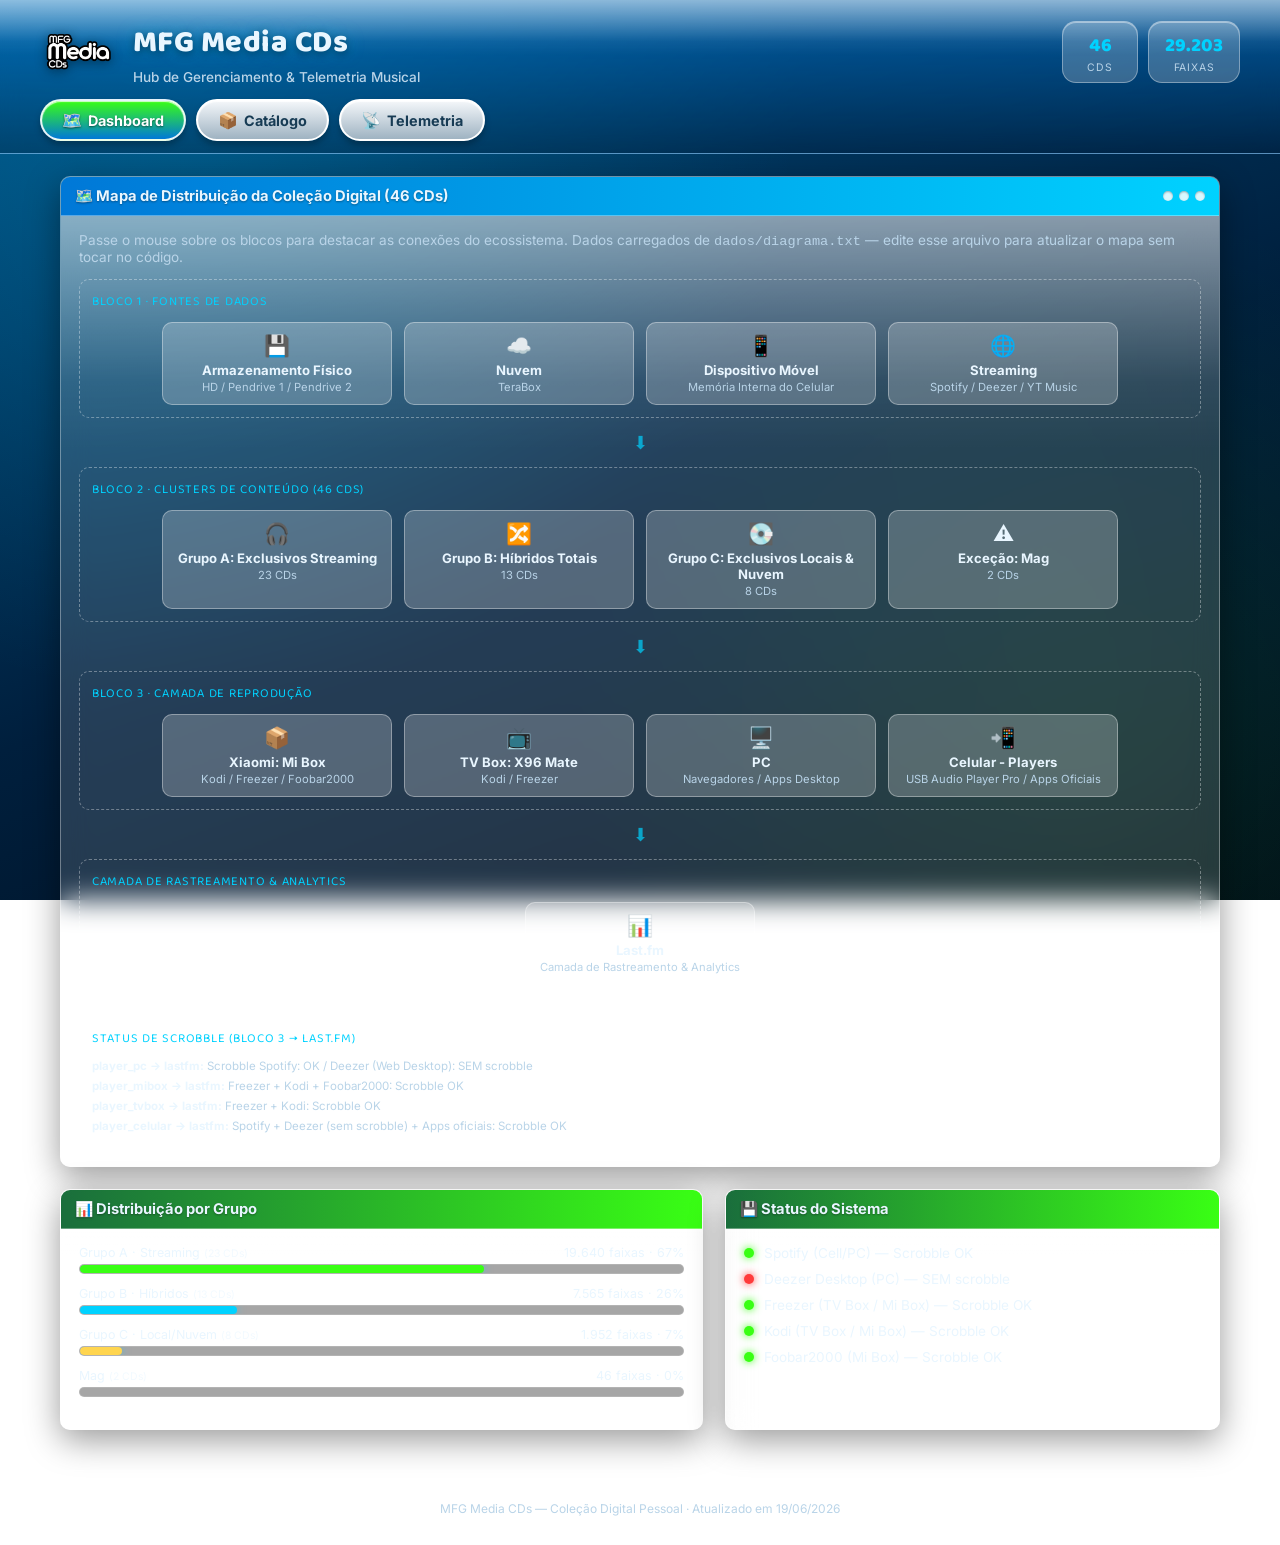
==== index.html @ 86fc1395 "Primeira versão do MFG Media CDs" ====
<!DOCTYPE html>
<html lang="pt-BR">
<head>
<meta charset="UTF-8">
<meta name="viewport" content="width=device-width, initial-scale=1.0">
<title>MFG Media CDs — Hub de Telemetria Musical</title>
<meta name="description" content="Coleção digital de 46 CDs / +29.000 faixas. Mapa de distribuição, catálogo completo e telemetria Last.fm ao vivo.">
<link rel="icon" href="assets/mfg_media_cds_logo.png">
<link rel="preconnect" href="https://fonts.googleapis.com">
<link href="https://fonts.googleapis.com/css2?family=Baloo+2:wght@500;600;700;800&family=Inter:wght@400;500;600;700&family=JetBrains+Mono:wght@400;500;600&display=swap" rel="stylesheet">
<link rel="stylesheet" href="style.css">
</head>
<body>

<div class="bg-bubbles" aria-hidden="true">
  <span></span><span></span><span></span><span></span><span></span><span></span><span></span>
</div>

<header id="main-header">
  <div class="header-shine"></div>
  <div class="header-container">
    <img src="assets/mfg_media_cds_logo.png" alt="MFG Media CDs" class="logo">
    <div class="header-text">
      <h1>MFG Media CDs</h1>
      <p class="tagline">Hub de Gerenciamento &amp; Telemetria Musical</p>
    </div>
    <div class="header-stats">
      <div class="stat-pill"><span class="stat-num">46</span><span class="stat-label">CDs</span></div>
      <div class="stat-pill"><span class="stat-num">29.203</span><span class="stat-label">faixas</span></div>
    </div>
  </div>
  <nav id="nav-tabs">
    <button class="tab-btn active" data-tab="dashboard"><span class="tab-icon">🗺️</span> Dashboard</button>
    <button class="tab-btn" data-tab="catalogo"><span class="tab-icon">📦</span> Catálogo</button>
    <button class="tab-btn" data-tab="telemetria"><span class="tab-icon">📡</span> Telemetria</button>
  </nav>
</header>

<main id="content-area">

  <!-- ===================== DASHBOARD ===================== -->
  <section id="tab-dashboard" class="tab-content active">

    <div class="window-box">
      <div class="window-header">
        <span class="window-title">🗺️ Mapa de Distribuição da Coleção Digital (46 CDs)</span>
        <span class="window-dots"><i></i><i></i><i></i></span>
      </div>
      <div class="window-body">
        <p class="window-sub">Passe o mouse sobre os blocos para destacar as conexões do ecossistema. Dados carregados de <code>dados/diagrama.txt</code> — edite esse arquivo para atualizar o mapa sem tocar no código.</p>
        <div id="diagram-container" aria-label="Diagrama interativo do ecossistema musical"></div>
      </div>
    </div>

    <div class="dash-grid">
      <div class="window-box small">
        <div class="window-header alt"><span class="window-title">📊 Distribuição por Grupo</span></div>
        <div class="window-body">
          <div id="grupo-breakdown"></div>
        </div>
      </div>
      <div class="window-box small">
        <div class="window-header alt"><span class="window-title">💾 Status do Sistema</span></div>
        <div class="window-body">
          <ul class="status-list">
            <li><span class="led green"></span> Spotify (Cell/PC) — Scrobble OK</li>
            <li><span class="led red"></span> Deezer Desktop (PC) — SEM scrobble</li>
            <li><span class="led green"></span> Freezer (TV Box / Mi Box) — Scrobble OK</li>
            <li><span class="led green"></span> Kodi (TV Box / Mi Box) — Scrobble OK</li>
            <li><span class="led green"></span> Foobar2000 (Mi Box) — Scrobble OK</li>
          </ul>
        </div>
      </div>
    </div>
  </section>

  <!-- ===================== CATÁLOGO ===================== -->
  <section id="tab-catalogo" class="tab-content">
    <div class="window-box">
      <div class="window-header">
        <span class="window-title">📦 Catálogo Completo — 46 CDs / 29.203 faixas</span>
        <span class="window-dots"><i></i><i></i><i></i></span>
      </div>
      <div class="window-body">
        <div class="catalog-toolbar">
          <input id="search-cd" type="text" placeholder="🔎 Buscar CD pelo nome..." autocomplete="off">
          <div class="filter-chips" id="filter-chips">
            <button class="chip active" data-filtro="TODOS">Todos (46)</button>
            <button class="chip" data-filtro="A">Grupo A · Streaming (23)</button>
            <button class="chip" data-filtro="B">Grupo B · Híbridos (13)</button>
            <button class="chip" data-filtro="C">Grupo C · Local/Nuvem (8)</button>
            <button class="chip" data-filtro="MAG">Mag (2)</button>
          </div>
        </div>
        <div id="catalog-grid" class="catalog-grid"></div>
      </div>
    </div>
  </section>

  <!-- ===================== TELEMETRIA ===================== -->
  <section id="tab-telemetria" class="tab-content">
    <div class="window-box player-skin">
      <div class="window-header">
        <span class="window-title">📡 Windows Media Player — Live Telemetry</span>
        <span class="window-dots"><i></i><i></i><i></i></span>
      </div>
      <div class="window-body">
        <p class="window-sub">Transmissão em tempo real do perfil <strong>MarcosMFFGG26</strong> via Last.fm API.</p>
        <div id="lastfm-now-playing" class="lastfm-box">
          <div class="loading-spin"></div>
          <p>A sincronizar transmissão de dados…</p>
        </div>
        <div class="lastfm-links">
          <a href="https://www.deezer.com/br/profile/1169213066" target="_blank" rel="noopener">Deezer</a>
          <a href="https://open.spotify.com/user/marcos.francaixax1" target="_blank" rel="noopener">Spotify</a>
          <a href="https://music.youtube.com/@marcosfranca1925" target="_blank" rel="noopener">YouTube Music</a>
          <a href="https://www.last.fm/user/MarcosMFFGG26" target="_blank" rel="noopener">Last.fm</a>
        </div>
      </div>
    </div>
  </section>

</main>

<footer id="main-footer">
  <p>MFG Media CDs — Coleção Digital Pessoal · Atualizado em 19/06/2026</p>
</footer>

<!-- ===================== MODAL DE FAIXAS ===================== -->
<div id="music-modal" class="modal" role="dialog" aria-modal="true" aria-labelledby="modal-title">
  <div class="modal-content window-box">
    <div class="window-header">
      <span id="modal-title" class="window-title">Faixas do CD</span>
      <button class="close-btn" onclick="fecharModal()" aria-label="Fechar">✕</button>
    </div>
    <div class="window-body">
      <div class="nero-progress-wrap">
        <div class="nero-progress-bar"><div class="nero-fill" id="nero-fill"></div></div>
        <span class="nero-label" id="nero-label">A gravar pista de dados...</span>
      </div>
      <input id="search-track" type="text" placeholder="🔎 Filtrar faixas deste CD..." autocomplete="off">
      <div id="tracklist-container"></div>
    </div>
  </div>
</div>

<script src="app.js"></script>
</body>
</html>
---- style.css ----
/* ==========================================================================
   MFG MEDIA CDs — Frutiger Aero / Windows Media Player / Nero Burning ROM
   / Revista Recreio / Click Jogos / Orkut / Jovem Pan 2012 aesthetic
   ========================================================================== */

:root {
  /* --- Paleta: aquático profundo + neon Y2K --- */
  --deep-navy: #001f3d;
  --ocean-blue: #005187;
  --aero-blue: #0078d7;
  --aero-cyan: #00d2ff;
  --neon-green: #39ff14;
  --neon-red: #ff3b3b;
  --glass-bg: rgba(255, 255, 255, 0.14);
  --glass-bg-strong: rgba(255, 255, 255, 0.22);
  --glass-border: rgba(255, 255, 255, 0.35);
  --glossy-shine: linear-gradient(to bottom, rgba(255,255,255,0.55) 0%, rgba(255,255,255,0.05) 45%, rgba(255,255,255,0) 60%);
  --gel-silver-top: #f4f7fa;
  --gel-silver-bot: #9fb3c2;
  --text-ink: #e9f6ff;
  --text-dim: #b9d4e8;

  --font-display: 'Baloo 2', 'Comic Sans MS', sans-serif;
  --font-body: 'Inter', 'Segoe UI', Tahoma, Geneva, Verdana, sans-serif;
  --font-mono: 'JetBrains Mono', Consolas, monospace;
}

* { box-sizing: border-box; }

html { scroll-behavior: smooth; }

body {
  margin: 0;
  min-height: 100vh;
  font-family: var(--font-body);
  color: var(--text-ink);
  background:
    radial-gradient(circle at 15% 10%, rgba(0,210,255,0.18) 0%, transparent 45%),
    radial-gradient(circle at 85% 80%, rgba(57,255,20,0.08) 0%, transparent 40%),
    linear-gradient(160deg, var(--ocean-blue) 0%, var(--deep-navy) 55%, #000d1a 100%);
  background-attachment: fixed;
  overflow-x: hidden;
  position: relative;
}

/* ---------- Bolhas de fundo (assinatura Frutiger Aero) ---------- */
.bg-bubbles {
  position: fixed; inset: 0; overflow: hidden; z-index: 0; pointer-events: none;
}
.bg-bubbles span {
  position: absolute;
  bottom: -120px;
  display: block;
  border-radius: 50%;
  background: radial-gradient(circle at 30% 30%, rgba(255,255,255,0.55), rgba(0,210,255,0.05) 70%);
  opacity: 0.5;
  animation: rise linear infinite;
}
.bg-bubbles span:nth-child(1){ left:5%;  width:40px; height:40px; animation-duration:18s; animation-delay:0s;}
.bg-bubbles span:nth-child(2){ left:18%; width:18px; height:18px; animation-duration:12s; animation-delay:2s;}
.bg-bubbles span:nth-child(3){ left:33%; width:60px; height:60px; animation-duration:24s; animation-delay:4s;}
.bg-bubbles span:nth-child(4){ left:50%; width:25px; height:25px; animation-duration:15s; animation-delay:1s;}
.bg-bubbles span:nth-child(5){ left:66%; width:45px; height:45px; animation-duration:20s; animation-delay:6s;}
.bg-bubbles span:nth-child(6){ left:80%; width:15px; height:15px; animation-duration:10s; animation-delay:3s;}
.bg-bubbles span:nth-child(7){ left:92%; width:55px; height:55px; animation-duration:22s; animation-delay:5s;}
@keyframes rise {
  0%   { transform: translateY(0) translateX(0); opacity:0.5; }
  50%  { transform: translateY(-55vh) translateX(15px); opacity:0.35;}
  100% { transform: translateY(-115vh) translateX(-10px); opacity:0; }
}
@media (prefers-reduced-motion: reduce) {
  .bg-bubbles span { animation: none; display:none; }
}

/* ============================== HEADER ============================== */
#main-header {
  position: relative;
  z-index: 2;
  background: linear-gradient(180deg, rgba(0,120,215,0.55), rgba(0,31,61,0.35));
  backdrop-filter: blur(10px);
  border-bottom: 1px solid var(--glass-border);
  padding: 18px 24px 0;
}
.header-shine {
  position: absolute; top:0; left:0; right:0; height: 60%;
  background: var(--glossy-shine);
  pointer-events: none;
}
.header-container {
  position: relative;
  max-width: 1200px; margin: 0 auto;
  display: flex; align-items: center; gap: 18px; flex-wrap: wrap;
  padding-bottom: 14px;
}
.logo { height: 56px; width: auto; filter: drop-shadow(0 2px 6px rgba(0,0,0,0.4)); }
.header-text { flex: 1; min-width: 200px; }
.header-text h1 {
  font-family: var(--font-display);
  font-size: 1.9rem; font-weight: 800; margin: 0;
  letter-spacing: 0.5px;
  text-shadow: 0 2px 8px rgba(0,0,0,0.45), 0 0 18px rgba(0,210,255,0.35);
}
.tagline { margin: 2px 0 0; color: var(--text-dim); font-size: 0.85rem; font-weight: 500; }
.header-stats { display: flex; gap: 10px; }
.stat-pill {
  background: var(--glass-bg-strong);
  border: 1px solid var(--glass-border);
  border-radius: 14px;
  padding: 8px 16px;
  text-align: center;
  min-width: 76px;
  box-shadow: inset 0 1px 0 rgba(255,255,255,0.4);
}
.stat-num { display: block; font-family: var(--font-display); font-weight: 800; font-size: 1.2rem; color: var(--aero-cyan); }
.stat-label { display: block; font-size: 0.65rem; text-transform: uppercase; letter-spacing: 0.08em; color: var(--text-dim); }

/* ---------- Abas tipo Recreio / Click Jogos (gel 3D) ---------- */
#nav-tabs {
  position: relative;
  max-width: 1200px; margin: 0 auto;
  display: flex; gap: 10px; padding: 0 0 12px;
  flex-wrap: wrap;
}
.tab-btn {
  font-family: var(--font-body);
  background: linear-gradient(to bottom, var(--gel-silver-top) 0%, var(--gel-silver-bot) 100%);
  border: 2px solid #ffffff;
  border-radius: 22px;
  color: #173b54;
  padding: 9px 20px;
  cursor: pointer;
  font-weight: 700;
  font-size: 0.9rem;
  box-shadow: 0 4px 6px rgba(0,0,0,0.25), inset 0 1px 1px rgba(255,255,255,0.8);
  transition: transform 0.18s ease, box-shadow 0.18s ease, background 0.18s ease;
  display: flex; align-items: center; gap: 6px;
}
.tab-icon { font-size: 1rem; }
.tab-btn:hover {
  transform: translateY(-2px) scale(1.04);
  background: linear-gradient(to bottom, #ffffff 0%, var(--aero-cyan) 100%);
  box-shadow: 0 6px 14px rgba(0,210,255,0.45);
}
.tab-btn.active {
  background: linear-gradient(to bottom, var(--neon-green) 0%, var(--aero-blue) 100%);
  color: #fff;
  text-shadow: 0 1px 2px rgba(0,0,0,0.5);
  border-color: rgba(255,255,255,0.9);
}

/* ============================== MAIN / WINDOWS ============================== */
#content-area { position: relative; z-index: 1; max-width: 1200px; margin: 0 auto; padding: 22px 20px 40px; }
.tab-content { display: none; animation: fadeIn 0.35s ease; }
.tab-content.active { display: block; }
@keyframes fadeIn { from { opacity:0; transform: translateY(6px);} to {opacity:1; transform:none;} }

/* ---------- "Janelas" estilo WMP / Nero ---------- */
.window-box {
  background: var(--glass-bg);
  backdrop-filter: blur(14px);
  -webkit-backdrop-filter: blur(14px);
  border: 1px solid var(--glass-border);
  border-radius: 10px;
  box-shadow: 0 10px 34px rgba(0,0,0,0.4);
  margin-bottom: 22px;
  position: relative;
  overflow: hidden;
}
.window-box::before {
  content: ''; position: absolute; top:0; left:0; right:0; height: 46%;
  background: var(--glossy-shine); pointer-events: none;
}
.window-header {
  position: relative;
  background: linear-gradient(90deg, var(--aero-blue), var(--aero-cyan));
  padding: 10px 14px;
  font-weight: 700;
  font-size: 0.92rem;
  border-bottom: 1px solid var(--glass-border);
  display: flex; justify-content: space-between; align-items: center;
  text-shadow: 0 1px 2px rgba(0,0,0,0.35);
}
.window-header.alt { background: linear-gradient(90deg, #1a6e3c, var(--neon-green)); }
.window-title { display:flex; align-items:center; gap:6px; }
.window-dots { display: flex; gap: 6px; }
.window-dots i {
  width: 10px; height: 10px; border-radius: 50%;
  background: rgba(255,255,255,0.85);
  box-shadow: inset 0 1px 2px rgba(0,0,0,0.3);
  display:block;
}
.window-body { padding: 16px 18px 20px; position: relative; }
.window-sub { color: var(--text-dim); font-size: 0.85rem; margin: 0 0 14px; }
.window-box.small { margin-bottom: 0; }

.dash-grid {
  display: grid;
  grid-template-columns: 1.3fr 1fr;
  gap: 22px;
}
@media (max-width: 760px) { .dash-grid { grid-template-columns: 1fr; } }

.status-list { list-style: none; margin: 0; padding: 0; display: flex; flex-direction: column; gap: 10px; font-size: 0.85rem; }
.status-list li { display: flex; align-items: center; gap: 10px; }
.led { width: 10px; height: 10px; border-radius: 50%; flex-shrink: 0; box-shadow: 0 0 8px currentColor; }
.led.green { background: var(--neon-green); color: var(--neon-green); }
.led.red { background: var(--neon-red); color: var(--neon-red); }

/* ============================== DIAGRAMA ============================== */
#diagram-container { display: flex; flex-direction: column; gap: 18px; }
.diagram-block {
  border: 1px dashed var(--glass-border);
  border-radius: 10px;
  padding: 12px;
}
.diagram-block-label {
  font-family: var(--font-display);
  font-size: 0.78rem;
  text-transform: uppercase;
  letter-spacing: 0.06em;
  color: var(--aero-cyan);
  margin: 0 0 10px;
}
.diagram-row { display: flex; gap: 12px; flex-wrap: wrap; justify-content: center; }
.diagram-node {
  flex: 1 1 150px;
  min-width: 130px;
  max-width: 230px;
  background: var(--glass-bg-strong);
  border: 1px solid var(--glass-border);
  border-radius: 10px;
  padding: 10px 12px;
  text-align: center;
  cursor: default;
  transition: transform 0.2s, box-shadow 0.2s, border-color 0.2s;
}
.diagram-node .dn-icon { font-size: 1.3rem; display:block; margin-bottom:4px; }
.diagram-node .dn-title { font-weight: 700; font-size: 0.82rem; display:block; }
.diagram-node .dn-sub { font-size: 0.7rem; color: var(--text-dim); display:block; margin-top: 2px; }
.diagram-node.hl {
  transform: translateY(-3px) scale(1.03);
  border-color: var(--aero-cyan);
  box-shadow: 0 0 18px rgba(0,210,255,0.55);
  background: rgba(0,210,255,0.18);
}
.diagram-node.dim { opacity: 0.35; }
.diagram-arrow-row { text-align:center; font-size: 1.1rem; color: var(--aero-cyan); opacity:0.7; margin: -4px 0; }
.edge-label-list { display:flex; flex-direction:column; gap:6px; margin-top: 8px; font-size: 0.72rem; color: var(--text-dim); }
.edge-label-list b { color: var(--text-ink); }

/* ============================== GRUPO BREAKDOWN ============================== */
.grupo-bar-row { margin-bottom: 12px; }
.grupo-bar-head { display: flex; justify-content: space-between; font-size: 0.78rem; margin-bottom: 4px; }
.grupo-bar-track { height: 10px; border-radius: 6px; background: rgba(0,0,0,0.35); overflow: hidden; border: 1px solid rgba(255,255,255,0.15); }
.grupo-bar-fill { height: 100%; border-radius: 6px; background: linear-gradient(90deg, var(--aero-blue), var(--aero-cyan)); box-shadow: 0 0 8px rgba(0,210,255,0.5); }

/* ============================== CATÁLOGO ============================== */
.catalog-toolbar { display: flex; flex-direction: column; gap: 12px; margin-bottom: 18px; }
#search-cd {
  width: 100%;
  background: rgba(0,0,0,0.3);
  border: 1px solid var(--glass-border);
  border-radius: 20px;
  padding: 10px 16px;
  color: var(--text-ink);
  font-family: var(--font-body);
  font-size: 0.9rem;
}
#search-cd::placeholder { color: var(--text-dim); }
#search-cd:focus { outline: 2px solid var(--aero-cyan); }

.filter-chips { display: flex; gap: 8px; flex-wrap: wrap; }
.chip {
  font-family: var(--font-body);
  background: rgba(255,255,255,0.1);
  border: 1px solid var(--glass-border);
  border-radius: 16px;
  color: var(--text-ink);
  padding: 6px 14px;
  font-size: 0.76rem;
  font-weight: 600;
  cursor: pointer;
  transition: all 0.2s;
}
.chip:hover { background: rgba(0,210,255,0.25); }
.chip.active { background: linear-gradient(90deg, var(--aero-blue), var(--aero-cyan)); border-color: transparent; box-shadow: 0 0 10px rgba(0,210,255,0.5); }

.catalog-grid {
  display: grid;
  grid-template-columns: repeat(auto-fill, minmax(160px, 1fr));
  gap: 18px;
}
.cd-card { cursor: pointer; perspective: 900px; outline-offset: 3px; }
.cd-case {
  position: relative;
  background: rgba(255,255,255,0.08);
  border: 2px solid rgba(255,255,255,0.35);
  border-radius: 6px;
  min-height: 142px;
  display: flex;
  box-shadow: 4px 6px 14px rgba(0,0,0,0.45), inset 0 1px 0 rgba(255,255,255,0.3);
  transition: transform 0.3s ease, border-color 0.3s ease, box-shadow 0.3s ease;
  overflow: hidden;
}
.cd-case::before {
  content:''; position:absolute; top:0; left:0; right:0; height:50%;
  background: var(--glossy-shine); pointer-events:none;
}
.cd-case:hover, .cd-card:focus-visible .cd-case {
  transform: rotateY(10deg) translateY(-4px) scale(1.035);
  border-color: var(--aero-cyan);
  box-shadow: 0 10px 24px rgba(0,210,255,0.45);
}
.cd-spine { width: 10px; background: rgba(255,255,255,0.18); border-right: 1px solid rgba(255,255,255,0.3); flex-shrink:0; }
.cd-cover {
  flex: 1; display: flex; flex-direction: column; justify-content: center; align-items: center;
  padding: 12px 8px; text-align: center; gap: 4px;
}
.cd-emoji { font-size: 1.8rem; }
.cd-cover h3 { margin: 0; font-size: 0.82rem; font-weight: 700; line-height: 1.25; word-break: break-word; }
.cd-group-badge {
  font-size: 0.6rem; font-weight: 700; letter-spacing: 0.04em;
  padding: 2px 8px; border-radius: 10px; text-transform: uppercase;
}
.cd-group-badge.A { background: rgba(57,255,20,0.22); color: var(--neon-green); }
.cd-group-badge.B { background: rgba(0,210,255,0.22); color: var(--aero-cyan); }
.cd-group-badge.C { background: rgba(255,193,7,0.22); color: #ffd54f; }
.cd-group-badge.MAG { background: rgba(255,59,59,0.22); color: var(--neon-red); }
.cd-track-count { font-size: 0.65rem; color: var(--text-dim); font-family: var(--font-mono); }
.catalog-empty { text-align:center; padding: 30px; color: var(--text-dim); font-size: 0.9rem; }

/* ============================== TELEMETRIA ============================== */
.lastfm-box {
  background: rgba(0,0,0,0.35);
  border-radius: 10px;
  padding: 24px;
  text-align: center;
  min-height: 120px;
  display: flex; flex-direction: column; align-items: center; justify-content: center; gap: 8px;
}
.loading-spin {
  width: 26px; height: 26px; border-radius: 50%;
  border: 3px solid rgba(255,255,255,0.25);
  border-top-color: var(--aero-cyan);
  animation: spin 0.9s linear infinite;
}
@keyframes spin { to { transform: rotate(360deg); } }
.player-display { display: flex; flex-direction: column; gap: 4px; }
.status-badge { font-family: var(--font-mono); font-size: 0.72rem; letter-spacing: 0.05em; color: var(--neon-green); }
.player-display h2.neon-text {
  font-family: var(--font-display); margin: 4px 0 0; font-size: 1.3rem;
  color: #fff; text-shadow: 0 0 12px var(--aero-cyan), 0 0 2px #fff;
}
.player-display h3 { margin: 2px 0 0; font-size: 0.95rem; color: var(--text-dim); font-weight: 500; }
.player-display p { margin: 6px 0 0; font-size: 0.8rem; color: var(--text-dim); }
.lastfm-links { display: flex; gap: 10px; flex-wrap: wrap; margin-top: 16px; }
.lastfm-links a {
  color: var(--aero-cyan); text-decoration: none; font-size: 0.8rem; font-weight: 600;
  border: 1px solid var(--glass-border); border-radius: 14px; padding: 6px 14px;
  transition: background 0.2s;
}
.lastfm-links a:hover { background: rgba(0,210,255,0.2); }

/* ============================== MODAL / NERO PROGRESS ============================== */
.modal {
  display: none;
  position: fixed; inset: 0; z-index: 100;
  background: rgba(0, 15, 30, 0.78);
  backdrop-filter: blur(4px);
  align-items: center; justify-content: center;
  padding: 16px;
}
.modal.open { display: flex; }
.modal-content { width: min(640px, 100%); max-height: 84vh; display: flex; flex-direction: column; margin: 0; }
.modal-content .window-body { display: flex; flex-direction: column; flex: 1; min-height: 0; padding: 14px 16px 16px; }
.close-btn {
  background: rgba(255,255,255,0.18); border: 1px solid rgba(255,255,255,0.4);
  color: #fff; border-radius: 50%; width: 26px; height: 26px; cursor: pointer; font-size: 0.85rem;
  display:flex; align-items:center; justify-content:center;
}
.close-btn:hover { background: var(--neon-red); }

.nero-progress-wrap { margin-bottom: 12px; }
.nero-progress-bar {
  height: 14px; border-radius: 7px; background: rgba(0,0,0,0.4);
  border: 1px solid rgba(255,255,255,0.25); overflow: hidden;
}
.nero-fill {
  height: 100%; width: 0%;
  background: repeating-linear-gradient(45deg, var(--aero-blue) 0 8px, var(--aero-cyan) 8px 16px);
  transition: width 0.25s ease;
  box-shadow: 0 0 10px rgba(0,210,255,0.6);
}
.nero-fill.done { background: repeating-linear-gradient(45deg, #1a6e3c 0 8px, var(--neon-green) 8px 16px); }
.nero-label { display:block; margin-top: 4px; font-family: var(--font-mono); font-size: 0.68rem; color: var(--text-dim); }

#search-track {
  width: 100%; margin-bottom: 10px;
  background: rgba(0,0,0,0.3); border: 1px solid var(--glass-border); border-radius: 16px;
  padding: 8px 14px; color: var(--text-ink); font-family: var(--font-body); font-size: 0.85rem;
}
#search-track::placeholder { color: var(--text-dim); }

#tracklist-container {
  flex: 1; min-height: 0;
  overflow-y: auto;
  padding: 6px 4px;
  background: rgba(0,0,0,0.45);
  border-radius: 6px;
  font-family: var(--font-mono);
  contain-intrinsic-size: auto 400px;
}
.track-line {
  display: flex; gap: 8px; align-items: baseline;
  padding: 5px 10px;
  font-size: 0.78rem;
  border-bottom: 1px solid rgba(255,255,255,0.05);
}
.track-line:nth-child(odd) { background: rgba(255,255,255,0.03); }
.track-line:hover { background: rgba(0,210,255,0.12); }
.track-num { color: var(--aero-cyan); min-width: 2.4em; text-align: right; flex-shrink: 0; opacity: 0.75; }
.track-name { flex: 1; word-break: break-word; }
.track-ext {
  font-size: 0.62rem; padding: 1px 6px; border-radius: 8px;
  background: rgba(57,255,20,0.18); color: var(--neon-green);
  text-transform: uppercase; flex-shrink: 0; letter-spacing: 0.04em;
}

/* ============================== FOOTER ============================== */
#main-footer {
  position: relative; z-index: 1;
  text-align: center; padding: 18px;
  color: var(--text-dim); font-size: 0.75rem;
  border-top: 1px solid var(--glass-border);
}

/* ============================== RESPONSIVO ============================== */
@media (max-width: 600px) {
  .header-container { gap: 10px; }
  .header-text h1 { font-size: 1.4rem; }
  .header-stats { width: 100%; justify-content: space-between; }
  .stat-pill { flex:1; }
  .diagram-row { flex-direction: column; align-items: stretch; }
  .diagram-node { max-width: none; }
}

/* Foco visível para acessibilidade */
a:focus-visible, button:focus-visible, input:focus-visible, .cd-card:focus-visible {
  outline: 2px solid var(--aero-cyan);
}
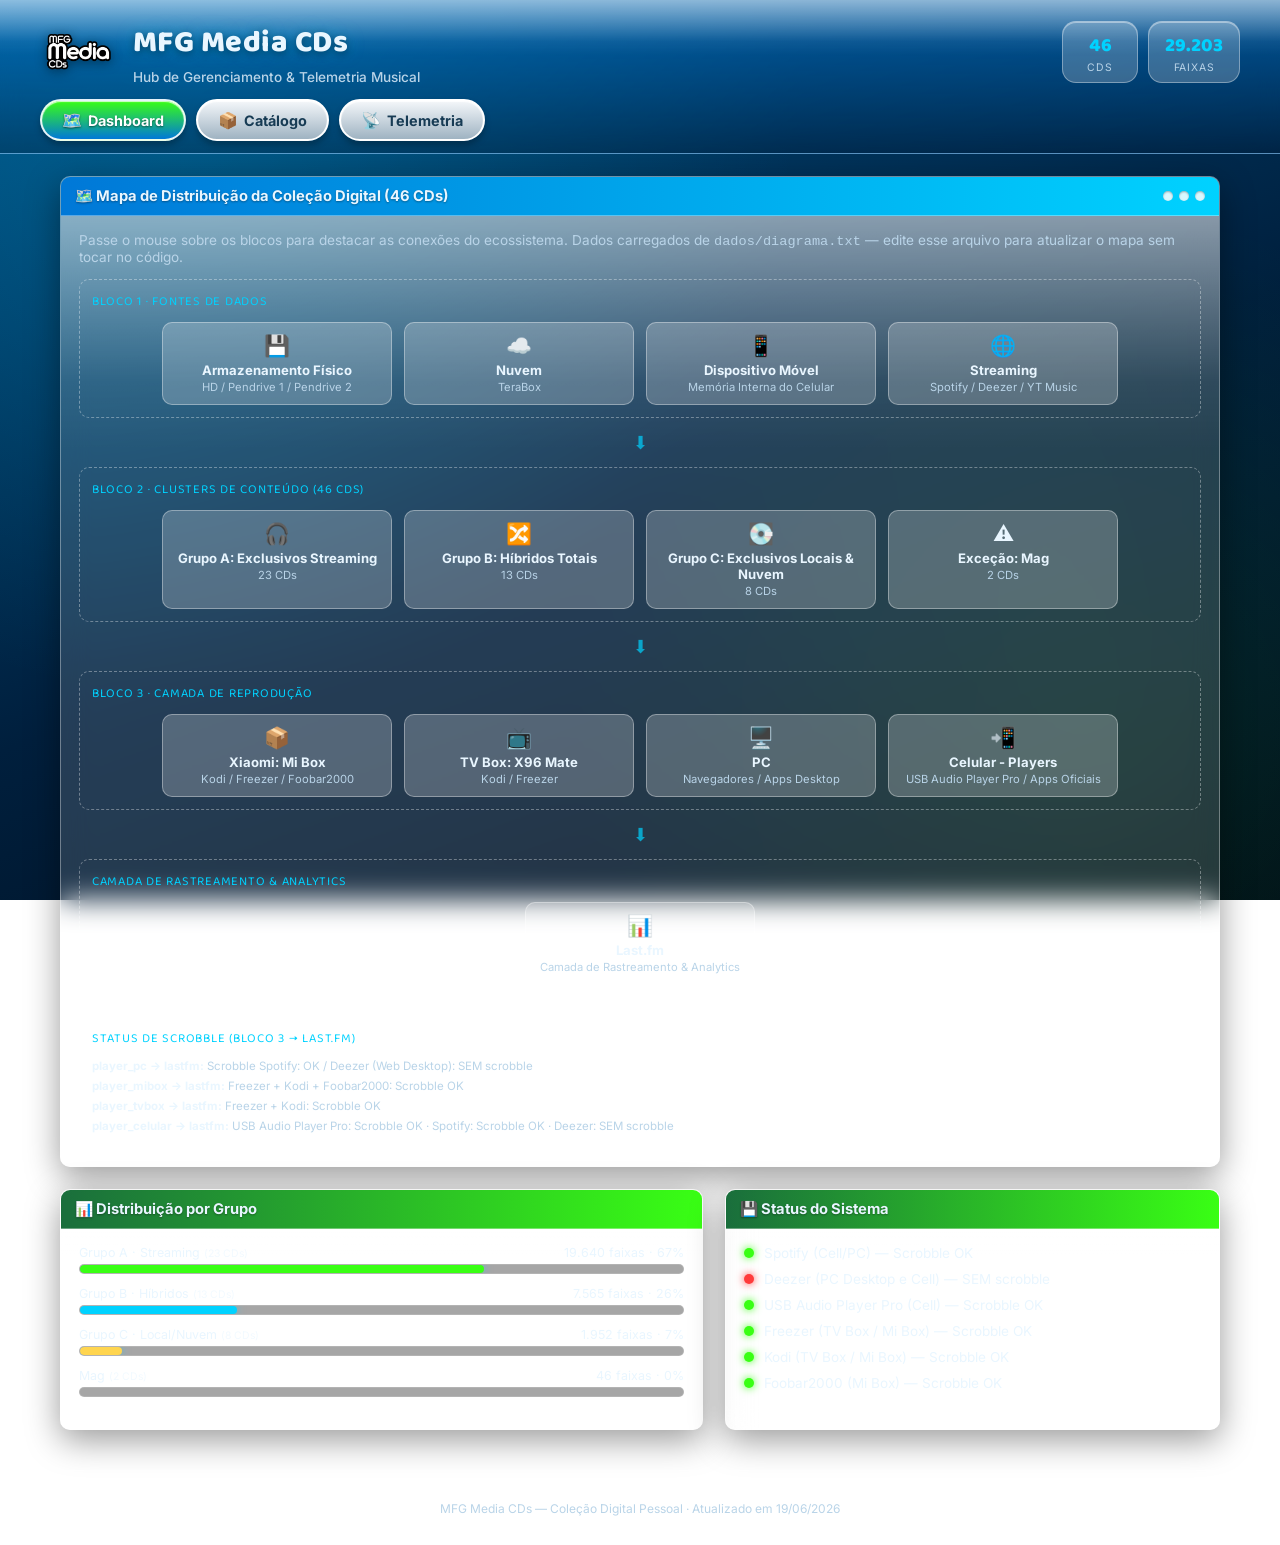
==== commit c66a3279: "v2: microcaixinhas de CD, capas e descricoes" ====
--- a/index.html
+++ b/index.html
@@ -64,7 +64,8 @@
         <div class="window-body">
           <ul class="status-list">
             <li><span class="led green"></span> Spotify (Cell/PC) — Scrobble OK</li>
-            <li><span class="led red"></span> Deezer Desktop (PC) — SEM scrobble</li>
+            <li><span class="led red"></span> Deezer (PC Desktop e Cell) — SEM scrobble</li>
+            <li><span class="led green"></span> USB Audio Player Pro (Cell) — Scrobble OK</li>
             <li><span class="led green"></span> Freezer (TV Box / Mi Box) — Scrobble OK</li>
             <li><span class="led green"></span> Kodi (TV Box / Mi Box) — Scrobble OK</li>
             <li><span class="led green"></span> Foobar2000 (Mi Box) — Scrobble OK</li>
@@ -134,6 +135,7 @@
       <button class="close-btn" onclick="fecharModal()" aria-label="Fechar">✕</button>
     </div>
     <div class="window-body">
+      <div id="cd-desc-panel" class="cd-desc-panel" style="display:none;"></div>
       <div class="nero-progress-wrap">
         <div class="nero-progress-bar"><div class="nero-fill" id="nero-fill"></div></div>
         <span class="nero-label" id="nero-label">A gravar pista de dados...</span>
--- a/style.css
+++ b/style.css
@@ -314,9 +314,42 @@
 .cd-spine { width: 10px; background: rgba(255,255,255,0.18); border-right: 1px solid rgba(255,255,255,0.3); flex-shrink:0; }
 .cd-cover {
   flex: 1; display: flex; flex-direction: column; justify-content: center; align-items: center;
-  padding: 12px 8px; text-align: center; gap: 4px;
-}
-.cd-emoji { font-size: 1.8rem; }
+  padding: 12px 8px; text-align: center; gap: 6px;
+}
+/* ---------- Micro-miniatura de CD: caixinha acrílica skeuomórfica (24x24) ---------- */
+.cd-mini-case {
+  position: relative;
+  width: 24px;
+  height: 24px;
+  border-radius: 3px;
+  border: 1px solid rgba(255, 255, 255, 0.25);
+  background-color: rgba(255, 255, 255, 0.08);
+  background-size: cover;
+  background-position: center;
+  box-shadow:
+    1px 2px 3px rgba(0, 0, 0, 0.55),
+    inset 0 0 0 1px rgba(0, 0, 0, 0.2);
+  overflow: hidden;
+  flex-shrink: 0;
+}
+/* lombada/borda fosca plástica, lateral esquerda */
+.cd-mini-case::before {
+  content: '';
+  position: absolute;
+  top: 0; left: 0; bottom: 0;
+  width: 3px;
+  background: rgba(255, 255, 255, 0.45);
+  filter: blur(0.5px);
+  box-shadow: 1px 0 1px rgba(0, 0, 0, 0.25);
+}
+/* reflexo glossy diagonal */
+.cd-mini-case::after {
+  content: '';
+  position: absolute;
+  inset: 0;
+  background: linear-gradient(135deg, rgba(255,255,255,0.35) 0%, rgba(255,255,255,0) 60%);
+  pointer-events: none;
+}
 .cd-cover h3 { margin: 0; font-size: 0.82rem; font-weight: 700; line-height: 1.25; word-break: break-word; }
 .cd-group-badge {
   font-size: 0.6rem; font-weight: 700; letter-spacing: 0.04em;
@@ -327,6 +360,7 @@
 .cd-group-badge.C { background: rgba(255,193,7,0.22); color: #ffd54f; }
 .cd-group-badge.MAG { background: rgba(255,59,59,0.22); color: var(--neon-red); }
 .cd-track-count { font-size: 0.65rem; color: var(--text-dim); font-family: var(--font-mono); }
+.cd-aka { font-size: 0.62rem; color: var(--text-dim); font-style: italic; opacity: 0.85; line-height: 1.2; }
 .catalog-empty { text-align:center; padding: 30px; color: var(--text-dim); font-size: 0.9rem; }
 
 /* ============================== TELEMETRIA ============================== */
@@ -394,6 +428,25 @@
 .nero-fill.done { background: repeating-linear-gradient(45deg, #1a6e3c 0 8px, var(--neon-green) 8px 16px); }
 .nero-label { display:block; margin-top: 4px; font-family: var(--font-mono); font-size: 0.68rem; color: var(--text-dim); }
 
+.cd-desc-panel {
+  display: flex;
+  gap: 12px;
+  align-items: flex-start;
+  background: rgba(0,0,0,0.3);
+  border: 1px solid var(--glass-border);
+  border-radius: 8px;
+  padding: 10px 12px;
+  margin-bottom: 12px;
+}
+.cd-desc-cover {
+  width: 56px; height: 56px; border-radius: 6px; flex-shrink: 0;
+  background-size: cover; background-position: center;
+  border: 1px solid rgba(255,255,255,0.3);
+  box-shadow: 2px 3px 8px rgba(0,0,0,0.5);
+}
+.cd-desc-text { font-size: 0.8rem; color: var(--text-dim); line-height: 1.45; }
+.cd-desc-text strong { color: var(--text-ink); }
+
 #search-track {
   width: 100%; margin-bottom: 10px;
   background: rgba(0,0,0,0.3); border: 1px solid var(--glass-border); border-radius: 16px;
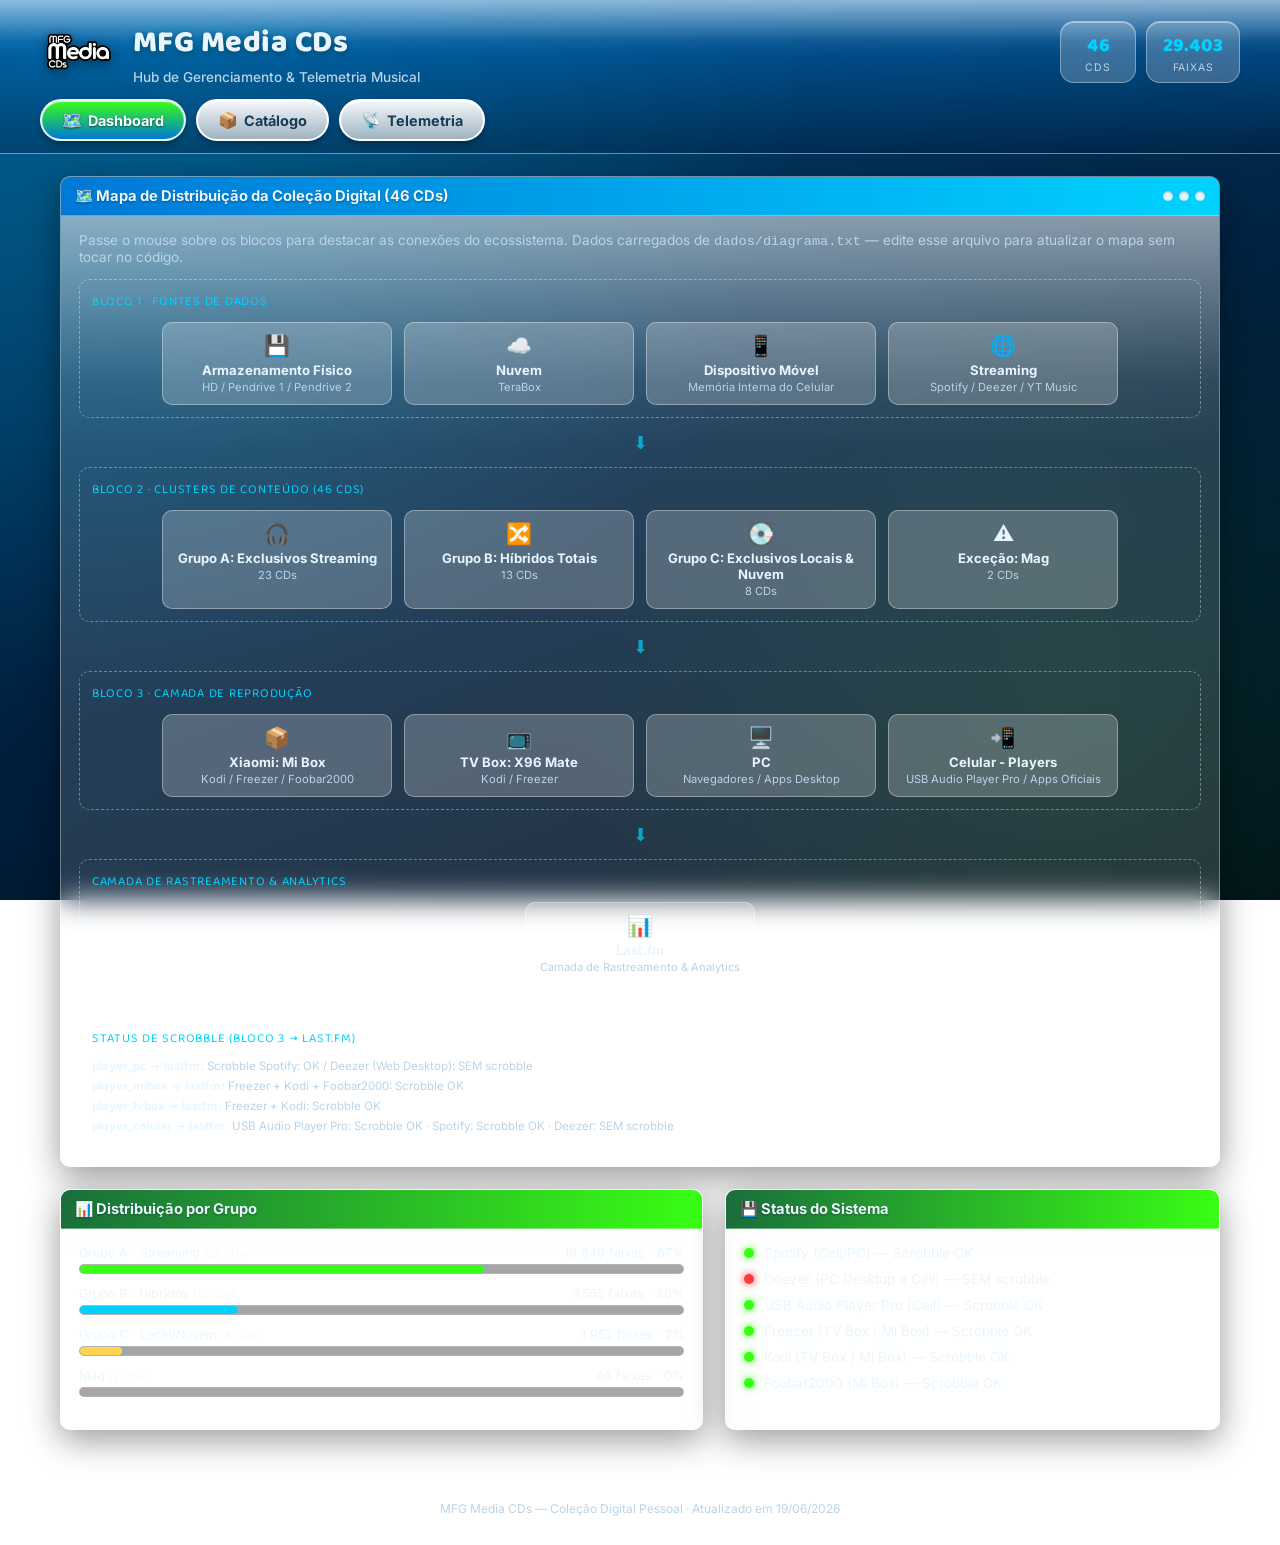
==== commit ef519068: "v3: correção do numero de musicas do cd da trilha sonora do GTA San Andreas" ====
--- a/index.html
+++ b/index.html
@@ -26,7 +26,7 @@
     </div>
     <div class="header-stats">
       <div class="stat-pill"><span class="stat-num">46</span><span class="stat-label">CDs</span></div>
-      <div class="stat-pill"><span class="stat-num">29.203</span><span class="stat-label">faixas</span></div>
+      <div class="stat-pill"><span class="stat-num">29.403</span><span class="stat-label">faixas</span></div>
     </div>
   </div>
   <nav id="nav-tabs">
@@ -79,7 +79,7 @@
   <section id="tab-catalogo" class="tab-content">
     <div class="window-box">
       <div class="window-header">
-        <span class="window-title">📦 Catálogo Completo — 46 CDs / 29.203 faixas</span>
+        <span class="window-title">📦 Catálogo Completo — 46 CDs / 29.403 faixas</span>
         <span class="window-dots"><i></i><i></i><i></i></span>
       </div>
       <div class="window-body">
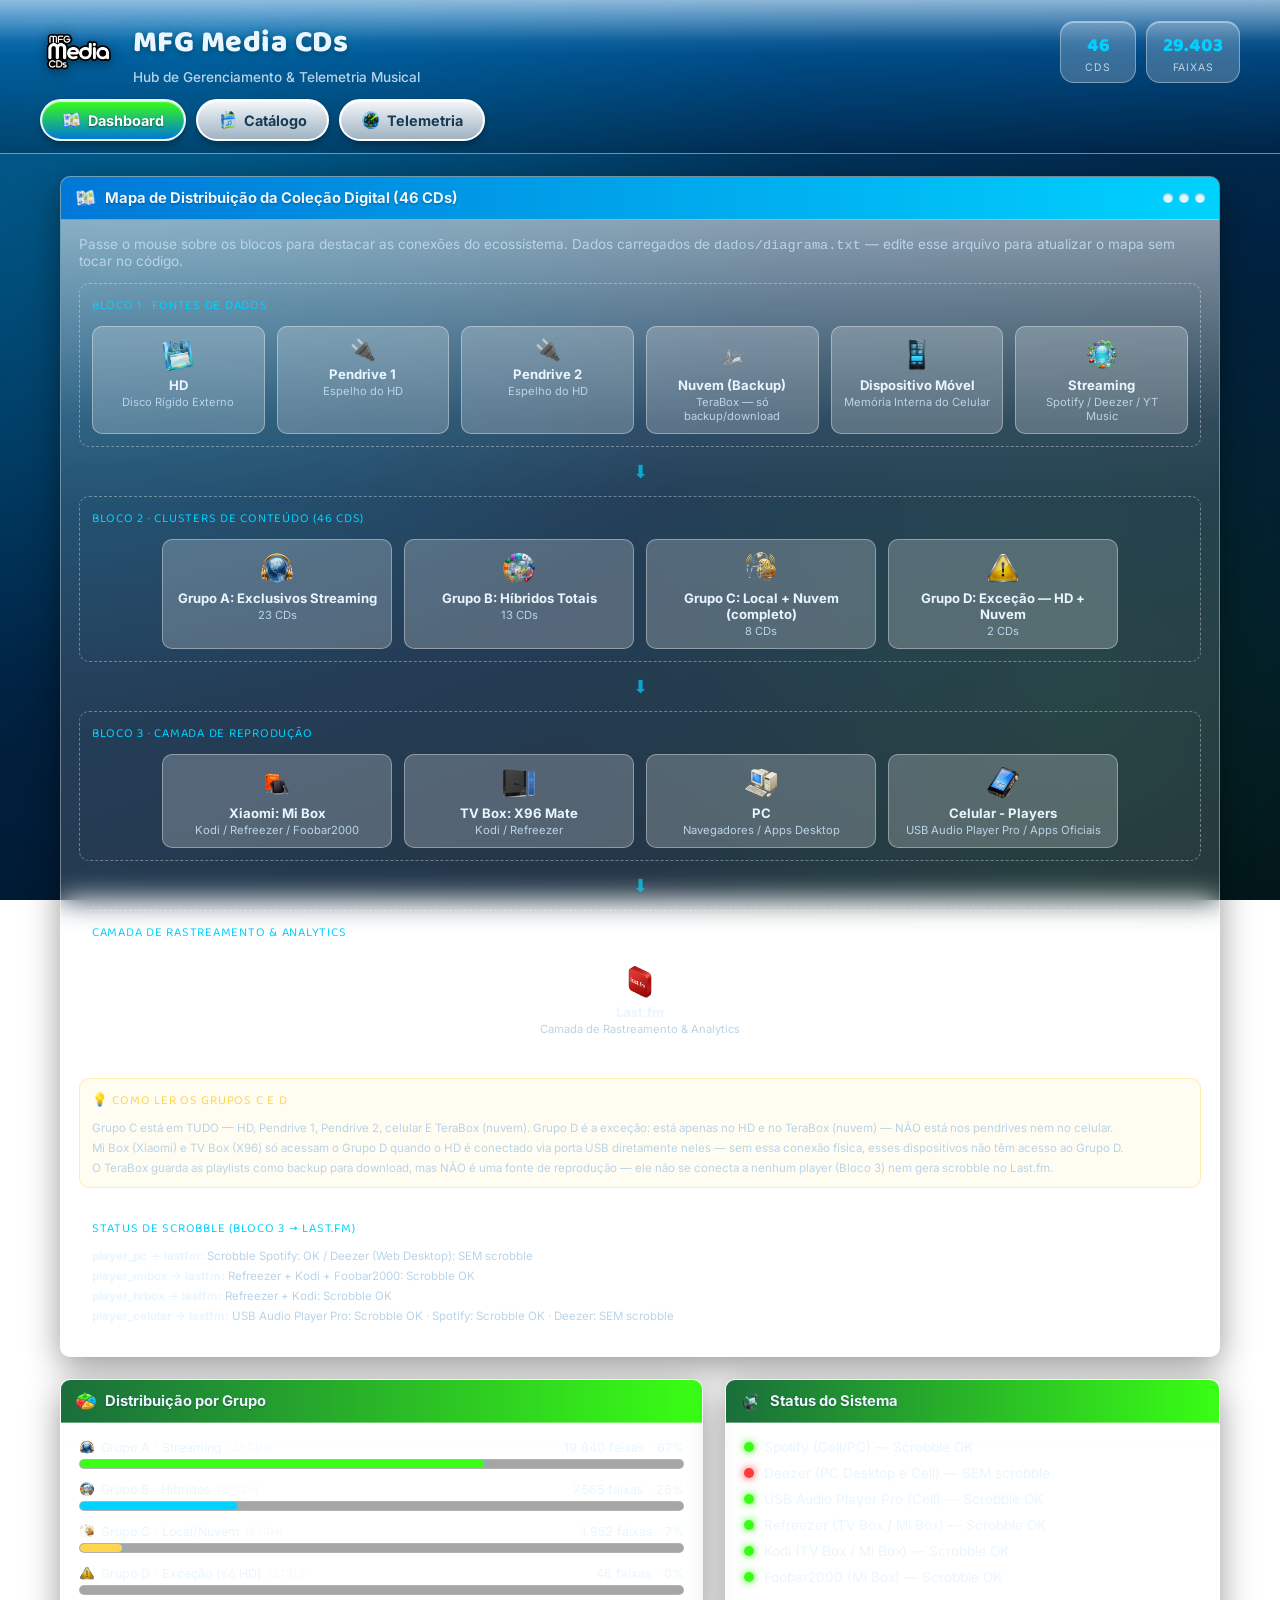
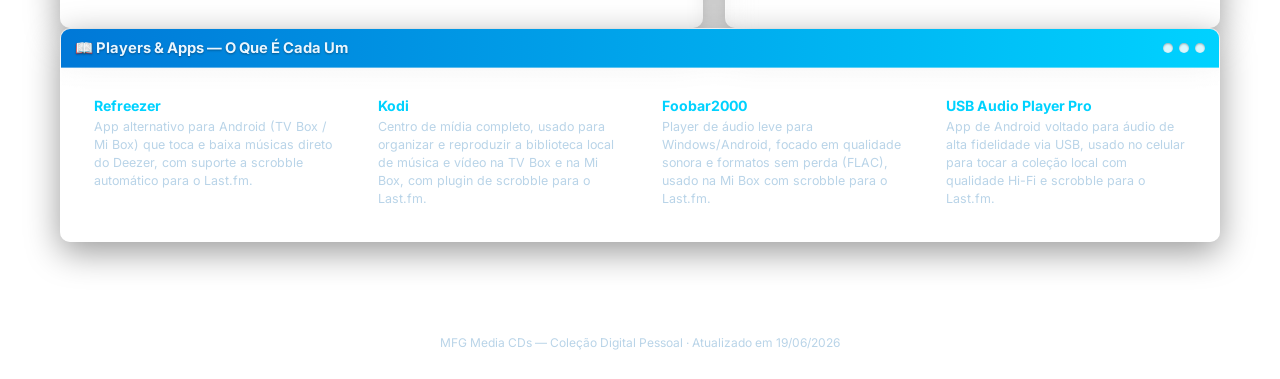
==== commit 01853146: "Refatoração geral da documentação e interface: integração do TeraBox como backup/download, correção " ====
--- a/index.html
+++ b/index.html
@@ -30,9 +30,9 @@
     </div>
   </div>
   <nav id="nav-tabs">
-    <button class="tab-btn active" data-tab="dashboard"><span class="tab-icon">🗺️</span> Dashboard</button>
-    <button class="tab-btn" data-tab="catalogo"><span class="tab-icon">📦</span> Catálogo</button>
-    <button class="tab-btn" data-tab="telemetria"><span class="tab-icon">📡</span> Telemetria</button>
+    <button class="tab-btn active" data-tab="dashboard"><img src="assets/icones/menu_dashboard.png" class="tab-icon" alt=""> Dashboard</button>
+    <button class="tab-btn" data-tab="catalogo"><img src="assets/icones/menu_catalogo.png" class="tab-icon" alt=""> Catálogo</button>
+    <button class="tab-btn" data-tab="telemetria"><img src="assets/icones/menu_telemetria.png" class="tab-icon" alt=""> Telemetria</button>
   </nav>
 </header>
 
@@ -43,7 +43,7 @@
 
     <div class="window-box">
       <div class="window-header">
-        <span class="window-title">🗺️ Mapa de Distribuição da Coleção Digital (46 CDs)</span>
+        <span class="window-title"><img src="assets/icones/header_dashboard.png" class="header-icon" alt=""> Mapa de Distribuição da Coleção Digital (46 CDs)</span>
         <span class="window-dots"><i></i><i></i><i></i></span>
       </div>
       <div class="window-body">
@@ -54,22 +54,49 @@
 
     <div class="dash-grid">
       <div class="window-box small">
-        <div class="window-header alt"><span class="window-title">📊 Distribuição por Grupo</span></div>
+        <div class="window-header alt"><span class="window-title"><img src="assets/icones/header_distribuicao_grupo.png" class="header-icon" alt=""> Distribuição por Grupo</span></div>
         <div class="window-body">
           <div id="grupo-breakdown"></div>
         </div>
       </div>
       <div class="window-box small">
-        <div class="window-header alt"><span class="window-title">💾 Status do Sistema</span></div>
+        <div class="window-header alt"><span class="window-title"><img src="assets/icones/header_status_sistema.png" class="header-icon" alt=""> Status do Sistema</span></div>
         <div class="window-body">
           <ul class="status-list">
             <li><span class="led green"></span> Spotify (Cell/PC) — Scrobble OK</li>
             <li><span class="led red"></span> Deezer (PC Desktop e Cell) — SEM scrobble</li>
             <li><span class="led green"></span> USB Audio Player Pro (Cell) — Scrobble OK</li>
-            <li><span class="led green"></span> Freezer (TV Box / Mi Box) — Scrobble OK</li>
+            <li><span class="led green"></span> Refreezer (TV Box / Mi Box) — Scrobble OK</li>
             <li><span class="led green"></span> Kodi (TV Box / Mi Box) — Scrobble OK</li>
             <li><span class="led green"></span> Foobar2000 (Mi Box) — Scrobble OK</li>
           </ul>
+        </div>
+      </div>
+    </div>
+
+    <div class="window-box">
+      <div class="window-header">
+        <span class="window-title">📖 Players &amp; Apps — O Que É Cada Um</span>
+        <span class="window-dots"><i></i><i></i><i></i></span>
+      </div>
+      <div class="window-body">
+        <div class="player-desc-grid">
+          <div class="player-desc-card">
+            <strong>Refreezer</strong>
+            <p>App alternativo para Android (TV Box / Mi Box) que toca e baixa músicas direto do Deezer, com suporte a scrobble automático para o Last.fm.</p>
+          </div>
+          <div class="player-desc-card">
+            <strong>Kodi</strong>
+            <p>Centro de mídia completo, usado para organizar e reproduzir a biblioteca local de música e vídeo na TV Box e na Mi Box, com plugin de scrobble para o Last.fm.</p>
+          </div>
+          <div class="player-desc-card">
+            <strong>Foobar2000</strong>
+            <p>Player de áudio leve para Windows/Android, focado em qualidade sonora e formatos sem perda (FLAC), usado na Mi Box com scrobble para o Last.fm.</p>
+          </div>
+          <div class="player-desc-card">
+            <strong>USB Audio Player Pro</strong>
+            <p>App de Android voltado para áudio de alta fidelidade via USB, usado no celular para tocar a coleção local com qualidade Hi-Fi e scrobble para o Last.fm.</p>
+          </div>
         </div>
       </div>
     </div>
@@ -79,7 +106,7 @@
   <section id="tab-catalogo" class="tab-content">
     <div class="window-box">
       <div class="window-header">
-        <span class="window-title">📦 Catálogo Completo — 46 CDs / 29.403 faixas</span>
+        <span class="window-title"><img src="assets/icones/header_catalogo.png" class="header-icon" alt=""> Catálogo Completo — 46 CDs / 29.403 faixas</span>
         <span class="window-dots"><i></i><i></i><i></i></span>
       </div>
       <div class="window-body">
@@ -87,10 +114,10 @@
           <input id="search-cd" type="text" placeholder="🔎 Buscar CD pelo nome..." autocomplete="off">
           <div class="filter-chips" id="filter-chips">
             <button class="chip active" data-filtro="TODOS">Todos (46)</button>
-            <button class="chip" data-filtro="A">Grupo A · Streaming (23)</button>
-            <button class="chip" data-filtro="B">Grupo B · Híbridos (13)</button>
-            <button class="chip" data-filtro="C">Grupo C · Local/Nuvem (8)</button>
-            <button class="chip" data-filtro="MAG">Mag (2)</button>
+            <button class="chip" data-filtro="A"><img src="assets/icones/grupo_a.png" class="chip-icon" alt="">Grupo A · Streaming (23)</button>
+            <button class="chip" data-filtro="B"><img src="assets/icones/grupo_b.png" class="chip-icon" alt="">Grupo B · Híbridos (13)</button>
+            <button class="chip" data-filtro="C"><img src="assets/icones/grupo_c.png" class="chip-icon" alt="">Grupo C · Local/Nuvem (8)</button>
+            <button class="chip" data-filtro="D"><img src="assets/icones/grupo_d.png" class="chip-icon" alt="">Grupo D · Exceção HD (2)</button>
           </div>
         </div>
         <div id="catalog-grid" class="catalog-grid"></div>
@@ -102,7 +129,7 @@
   <section id="tab-telemetria" class="tab-content">
     <div class="window-box player-skin">
       <div class="window-header">
-        <span class="window-title">📡 Windows Media Player — Live Telemetry</span>
+        <span class="window-title"><img src="assets/icones/header_telemetria.png" class="header-icon" alt=""> O Que Estou Ouvindo Agora</span>
         <span class="window-dots"><i></i><i></i><i></i></span>
       </div>
       <div class="window-body">
@@ -116,6 +143,7 @@
           <a href="https://open.spotify.com/user/marcos.francaixax1" target="_blank" rel="noopener">Spotify</a>
           <a href="https://music.youtube.com/@marcosfranca1925" target="_blank" rel="noopener">YouTube Music</a>
           <a href="https://www.last.fm/user/MarcosMFFGG26" target="_blank" rel="noopener">Last.fm</a>
+          <a href="https://1024terabox.com/s/1l3k2kusumABVMONwbrhSLA" target="_blank" rel="noopener">TeraBox</a>
         </div>
       </div>
     </div>
--- a/style.css
+++ b/style.css
@@ -135,7 +135,8 @@
   transition: transform 0.18s ease, box-shadow 0.18s ease, background 0.18s ease;
   display: flex; align-items: center; gap: 6px;
 }
-.tab-icon { font-size: 1rem; }
+.tab-icon { width: 20px; height: 20px; vertical-align: -4px; object-fit: contain; }
+.header-icon { width: 22px; height: 22px; vertical-align: -5px; object-fit: contain; margin-right: 2px; }
 .tab-btn:hover {
   transform: translateY(-2px) scale(1.04);
   background: linear-gradient(to bottom, #ffffff 0%, var(--aero-cyan) 100%);
@@ -202,6 +203,20 @@
 
 .status-list { list-style: none; margin: 0; padding: 0; display: flex; flex-direction: column; gap: 10px; font-size: 0.85rem; }
 .status-list li { display: flex; align-items: center; gap: 10px; }
+
+.player-desc-grid {
+  display: grid;
+  grid-template-columns: repeat(auto-fit, minmax(220px, 1fr));
+  gap: 14px;
+}
+.player-desc-card {
+  background: rgba(255,255,255,0.06);
+  border: 1px solid var(--glass-border);
+  border-radius: 8px;
+  padding: 12px 14px;
+}
+.player-desc-card strong { display: block; color: var(--aero-cyan); font-size: 0.88rem; margin-bottom: 4px; }
+.player-desc-card p { margin: 0; font-size: 0.78rem; color: var(--text-dim); line-height: 1.45; }
 .led { width: 10px; height: 10px; border-radius: 50%; flex-shrink: 0; box-shadow: 0 0 8px currentColor; }
 .led.green { background: var(--neon-green); color: var(--neon-green); }
 .led.red { background: var(--neon-red); color: var(--neon-red); }
@@ -213,6 +228,12 @@
   border-radius: 10px;
   padding: 12px;
 }
+.diagram-note-block {
+  border-style: solid;
+  border-color: rgba(255, 213, 79, 0.4);
+  background: rgba(255, 213, 79, 0.08);
+}
+.diagram-note-block .diagram-block-label { color: #ffd54f; }
 .diagram-block-label {
   font-family: var(--font-display);
   font-size: 0.78rem;
@@ -235,6 +256,7 @@
   transition: transform 0.2s, box-shadow 0.2s, border-color 0.2s;
 }
 .diagram-node .dn-icon { font-size: 1.3rem; display:block; margin-bottom:4px; }
+.diagram-node .dn-icon-img { width: 36px; height: 36px; object-fit: contain; display: block; margin: 0 auto 4px; }
 .diagram-node .dn-title { font-weight: 700; font-size: 0.82rem; display:block; }
 .diagram-node .dn-sub { font-size: 0.7rem; color: var(--text-dim); display:block; margin-top: 2px; }
 .diagram-node.hl {
@@ -250,7 +272,9 @@
 
 /* ============================== GRUPO BREAKDOWN ============================== */
 .grupo-bar-row { margin-bottom: 12px; }
-.grupo-bar-head { display: flex; justify-content: space-between; font-size: 0.78rem; margin-bottom: 4px; }
+.grupo-bar-head { display: flex; justify-content: space-between; align-items: center; font-size: 0.78rem; margin-bottom: 4px; }
+.grupo-bar-head > span:first-child { display: flex; align-items: center; gap: 6px; }
+.grupo-bar-icon { width: 16px; height: 16px; object-fit: contain; }
 .grupo-bar-track { height: 10px; border-radius: 6px; background: rgba(0,0,0,0.35); overflow: hidden; border: 1px solid rgba(255,255,255,0.15); }
 .grupo-bar-fill { height: 100%; border-radius: 6px; background: linear-gradient(90deg, var(--aero-blue), var(--aero-cyan)); box-shadow: 0 0 8px rgba(0,210,255,0.5); }
 
@@ -281,7 +305,11 @@
   font-weight: 600;
   cursor: pointer;
   transition: all 0.2s;
-}
+  display: inline-flex;
+  align-items: center;
+  gap: 6px;
+}
+.chip-icon { width: 16px; height: 16px; object-fit: contain; }
 .chip:hover { background: rgba(0,210,255,0.25); }
 .chip.active { background: linear-gradient(90deg, var(--aero-blue), var(--aero-cyan)); border-color: transparent; box-shadow: 0 0 10px rgba(0,210,255,0.5); }
 
@@ -354,11 +382,13 @@
 .cd-group-badge {
   font-size: 0.6rem; font-weight: 700; letter-spacing: 0.04em;
   padding: 2px 8px; border-radius: 10px; text-transform: uppercase;
-}
+  display: inline-flex; align-items: center; gap: 4px;
+}
+.badge-icon { width: 12px; height: 12px; object-fit: contain; }
 .cd-group-badge.A { background: rgba(57,255,20,0.22); color: var(--neon-green); }
 .cd-group-badge.B { background: rgba(0,210,255,0.22); color: var(--aero-cyan); }
 .cd-group-badge.C { background: rgba(255,193,7,0.22); color: #ffd54f; }
-.cd-group-badge.MAG { background: rgba(255,59,59,0.22); color: var(--neon-red); }
+.cd-group-badge.D { background: rgba(255,59,59,0.22); color: var(--neon-red); }
 .cd-track-count { font-size: 0.65rem; color: var(--text-dim); font-family: var(--font-mono); }
 .cd-aka { font-size: 0.62rem; color: var(--text-dim); font-style: italic; opacity: 0.85; line-height: 1.2; }
 .catalog-empty { text-align:center; padding: 30px; color: var(--text-dim); font-size: 0.9rem; }
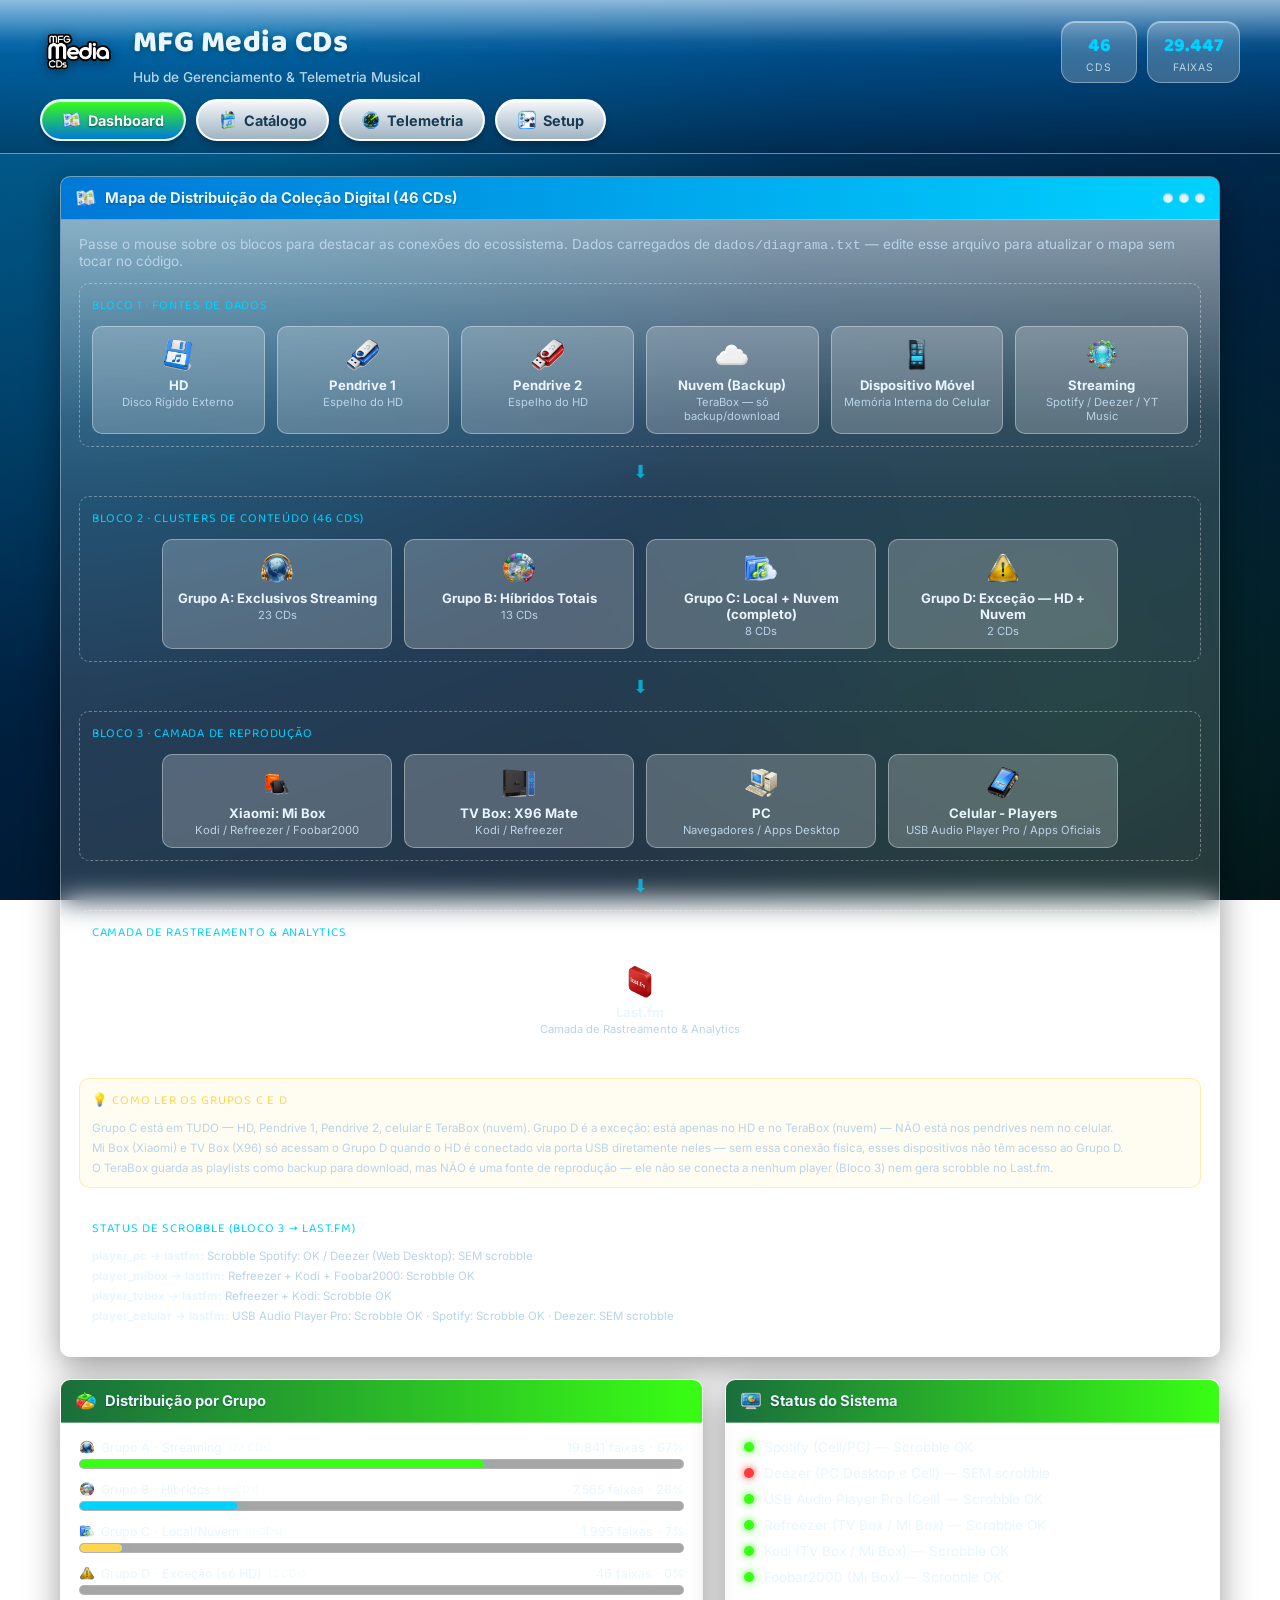
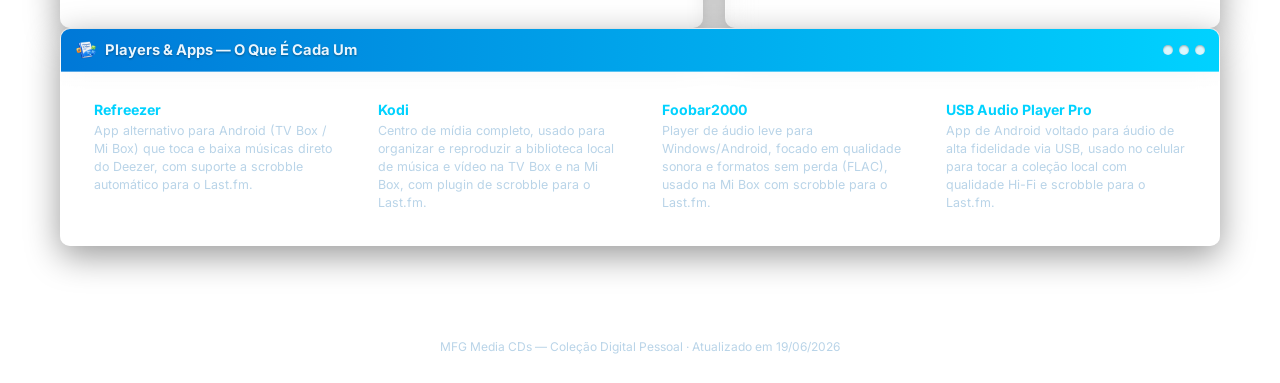
==== commit 0c528160: "Adiciona pagina Setup: topologia de audio, aparelhos e configuracao dos players" ====
--- a/index.html
+++ b/index.html
@@ -26,13 +26,14 @@
     </div>
     <div class="header-stats">
       <div class="stat-pill"><span class="stat-num">46</span><span class="stat-label">CDs</span></div>
-      <div class="stat-pill"><span class="stat-num">29.403</span><span class="stat-label">faixas</span></div>
+      <div class="stat-pill"><span class="stat-num">29.447</span><span class="stat-label">faixas</span></div>
     </div>
   </div>
   <nav id="nav-tabs">
     <button class="tab-btn active" data-tab="dashboard"><img src="assets/icones/menu_dashboard.png" class="tab-icon" alt=""> Dashboard</button>
     <button class="tab-btn" data-tab="catalogo"><img src="assets/icones/menu_catalogo.png" class="tab-icon" alt=""> Catálogo</button>
     <button class="tab-btn" data-tab="telemetria"><img src="assets/icones/menu_telemetria.png" class="tab-icon" alt=""> Telemetria</button>
+    <button class="tab-btn" data-tab="setup"><img src="assets/icones/menu_setup.png" class="tab-icon" alt=""> Setup</button>
   </nav>
 </header>
 
@@ -76,7 +77,7 @@
 
     <div class="window-box">
       <div class="window-header">
-        <span class="window-title">📖 Players &amp; Apps — O Que É Cada Um</span>
+        <span class="window-title"><img src="assets/icones/header_players_apps.png" class="header-icon" alt=""> Players &amp; Apps — O Que É Cada Um</span>
         <span class="window-dots"><i></i><i></i><i></i></span>
       </div>
       <div class="window-body">
@@ -106,7 +107,7 @@
   <section id="tab-catalogo" class="tab-content">
     <div class="window-box">
       <div class="window-header">
-        <span class="window-title"><img src="assets/icones/header_catalogo.png" class="header-icon" alt=""> Catálogo Completo — 46 CDs / 29.403 faixas</span>
+        <span class="window-title"><img src="assets/icones/header_catalogo.png" class="header-icon" alt=""> Catálogo Completo — 46 CDs / 29.447 faixas</span>
         <span class="window-dots"><i></i><i></i><i></i></span>
       </div>
       <div class="window-body">
@@ -149,6 +150,44 @@
     </div>
   </section>
 
+  <!-- ===================== SETUP ===================== -->
+  <section id="tab-setup" class="tab-content">
+
+    <div class="window-box">
+      <div class="window-header">
+        <span class="window-title">🗺️ Topologia de Áudio — Esquema de Ligação</span>
+        <span class="window-dots"><i></i><i></i><i></i></span>
+      </div>
+      <div class="window-body">
+        <p class="window-sub">Como o sinal de áudio percorre os aparelhos em cada ambiente, do streaming até as caixas de som. Dados carregados de <code>dados/topologia.txt</code>.</p>
+        <div id="topologia-container"></div>
+      </div>
+    </div>
+
+    <div class="window-box">
+      <div class="window-header">
+        <span class="window-title">🔌 Aparelhos</span>
+        <span class="window-dots"><i></i><i></i><i></i></span>
+      </div>
+      <div class="window-body">
+        <p class="window-sub">Clique em um aparelho para ver as especificações técnicas completas.</p>
+        <div id="aparelhos-grid" class="aparelhos-grid"></div>
+      </div>
+    </div>
+
+    <div class="window-box">
+      <div class="window-header">
+        <span class="window-title">⚙️ Configuração dos Players</span>
+        <span class="window-dots"><i></i><i></i><i></i></span>
+      </div>
+      <div class="window-body">
+        <p class="window-sub">Os ajustes aplicados em cada software/app para máxima fidelidade sonora.</p>
+        <div id="players-config-list"></div>
+      </div>
+    </div>
+
+  </section>
+
 </main>
 
 <footer id="main-footer">
@@ -168,8 +207,25 @@
         <div class="nero-progress-bar"><div class="nero-fill" id="nero-fill"></div></div>
         <span class="nero-label" id="nero-label">A gravar pista de dados...</span>
       </div>
-      <input id="search-track" type="text" placeholder="🔎 Filtrar faixas deste CD..." autocomplete="off">
+      <div class="track-toolbar">
+        <input id="search-track" type="text" placeholder="🔎 Filtrar faixas deste CD..." autocomplete="off">
+        <button id="download-json-btn" class="download-btn" title="Baixa só a LISTA com os nomes das faixas (.json) — não baixa os arquivos de música">⬇️ Lista (JSON)</button>
+      </div>
+      <p class="track-toolbar-note">A lista baixada contém apenas os <strong>nomes das faixas</strong> em formato de texto (.json) — não inclui os arquivos de áudio.</p>
       <div id="tracklist-container"></div>
+    </div>
+  </div>
+</div>
+
+<!-- ===================== MODAL DE ESPECIFICAÇÕES DO APARELHO ===================== -->
+<div id="device-modal" class="modal" role="dialog" aria-modal="true" aria-labelledby="device-modal-title">
+  <div class="modal-content window-box">
+    <div class="window-header">
+      <span id="device-modal-title" class="window-title">Especificações</span>
+      <button class="close-btn" onclick="fecharDeviceModal()" aria-label="Fechar">✕</button>
+    </div>
+    <div class="window-body">
+      <div id="device-modal-body"></div>
     </div>
   </div>
 </div>
--- a/style.css
+++ b/style.css
@@ -477,12 +477,39 @@
 .cd-desc-text { font-size: 0.8rem; color: var(--text-dim); line-height: 1.45; }
 .cd-desc-text strong { color: var(--text-ink); }
 
+.track-toolbar {
+  display: flex; gap: 8px; margin-bottom: 6px;
+}
+.track-toolbar-note {
+  font-size: 0.68rem; color: var(--text-dim); margin: 0 0 10px; line-height: 1.3;
+}
+.track-toolbar-note strong { color: var(--text-ink); }
 #search-track {
-  width: 100%; margin-bottom: 10px;
+  flex: 1;
   background: rgba(0,0,0,0.3); border: 1px solid var(--glass-border); border-radius: 16px;
   padding: 8px 14px; color: var(--text-ink); font-family: var(--font-body); font-size: 0.85rem;
 }
 #search-track::placeholder { color: var(--text-dim); }
+
+.download-btn {
+  flex-shrink: 0;
+  background: linear-gradient(to bottom, var(--gel-silver-top) 0%, var(--gel-silver-bot) 100%);
+  border: 2px solid #ffffff;
+  border-radius: 16px;
+  color: #173b54;
+  padding: 8px 14px;
+  font-weight: 700;
+  font-size: 0.78rem;
+  cursor: pointer;
+  box-shadow: 0 3px 6px rgba(0,0,0,0.25), inset 0 1px 1px rgba(255,255,255,0.8);
+  transition: transform 0.18s ease, box-shadow 0.18s ease;
+  white-space: nowrap;
+}
+.download-btn:hover {
+  transform: translateY(-1px) scale(1.03);
+  background: linear-gradient(to bottom, #ffffff 0%, var(--aero-cyan) 100%);
+  box-shadow: 0 5px 10px rgba(0,210,255,0.4);
+}
 
 #tracklist-container {
   flex: 1; min-height: 0;
@@ -531,3 +558,122 @@
 a:focus-visible, button:focus-visible, input:focus-visible, .cd-card:focus-visible {
   outline: 2px solid var(--aero-cyan);
 }
+
+/* ==========================================================================
+   SETUP — Topologia, Aparelhos e Configuração dos Players
+   ========================================================================== */
+
+/* ---------- Topologia de áudio ---------- */
+.topo-legenda { display: flex; gap: 18px; margin-bottom: 14px; font-size: 0.78rem; color: var(--text-dim); }
+.topo-legenda span { display: flex; align-items: center; gap: 6px; }
+.topo-swatch { width: 18px; height: 4px; border-radius: 2px; display: inline-block; }
+.topo-swatch.digital { background: var(--aero-cyan); box-shadow: 0 0 6px var(--aero-cyan); }
+.topo-swatch.analogico { background: var(--neon-red); box-shadow: 0 0 6px var(--neon-red); }
+
+.topo-ambiente { margin-bottom: 22px; }
+.topo-row {
+  display: flex; align-items: center; gap: 4px; flex-wrap: wrap;
+  margin-top: 10px;
+}
+.topo-node {
+  background: var(--glass-bg-strong);
+  border: 1px solid var(--glass-border);
+  border-radius: 10px;
+  padding: 12px 14px;
+  text-align: center;
+  min-width: 120px;
+}
+.topo-node-icon { width: 48px; height: 48px; object-fit: contain; display: block; margin: 0 auto 6px; }
+.topo-node-name { font-size: 0.78rem; font-weight: 700; display: block; }
+
+.topo-cable {
+  display: flex; flex-direction: column; align-items: center; gap: 2px;
+  padding: 0 6px; min-width: 90px;
+}
+.topo-arrow { font-size: 1.4rem; line-height: 1; }
+.topo-cable-label { font-size: 0.62rem; color: var(--text-dim); text-align: center; max-width: 100px; }
+.topo-cable.digital .topo-arrow { color: var(--aero-cyan); text-shadow: 0 0 8px var(--aero-cyan); }
+.topo-cable.analogico .topo-arrow { color: var(--neon-red); text-shadow: 0 0 8px var(--neon-red); }
+
+@media (max-width: 700px) {
+  .topo-row { flex-direction: column; }
+  .topo-cable { flex-direction: row; padding: 4px 0; }
+  .topo-arrow { transform: rotate(90deg); }
+}
+
+/* ---------- Grid de aparelhos ---------- */
+.aparelhos-grid {
+  display: grid;
+  grid-template-columns: repeat(auto-fill, minmax(170px, 1fr));
+  gap: 16px;
+}
+.aparelho-card {
+  background: var(--glass-bg-strong);
+  border: 1px solid var(--glass-border);
+  border-radius: 10px;
+  padding: 14px;
+  text-align: center;
+  cursor: pointer;
+  transition: transform 0.25s, border-color 0.25s, box-shadow 0.25s;
+}
+.aparelho-card:hover {
+  transform: translateY(-4px);
+  border-color: var(--aero-cyan);
+  box-shadow: 0 10px 22px rgba(0,210,255,0.35);
+}
+.aparelho-img { width: 100%; max-height: 90px; object-fit: contain; margin-bottom: 8px; }
+.aparelho-card h3 { margin: 0 0 4px; font-size: 0.85rem; font-weight: 700; }
+.aparelho-ambiente {
+  display: inline-block; font-size: 0.6rem; font-weight: 700; text-transform: uppercase;
+  letter-spacing: 0.04em; padding: 2px 8px; border-radius: 10px;
+  background: rgba(0,210,255,0.18); color: var(--aero-cyan); margin-bottom: 6px;
+}
+.aparelho-resumo { font-size: 0.7rem; color: var(--text-dim); line-height: 1.35; margin: 0; }
+
+/* ---------- Tabelas de especificação (modal de aparelho + config de players) ---------- */
+.spec-group { margin-bottom: 16px; }
+.spec-group-title {
+  font-family: var(--font-display); font-size: 0.8rem; color: var(--aero-cyan);
+  margin: 0 0 6px; display: flex; align-items: center; gap: 8px; flex-wrap: wrap;
+}
+.spec-table { width: 100%; border-collapse: collapse; font-size: 0.78rem; }
+.spec-table tr { border-bottom: 1px solid rgba(255,255,255,0.08); }
+.spec-table tr:last-child { border-bottom: none; }
+.spec-campo { padding: 6px 8px 6px 0; color: var(--text-dim); width: 38%; vertical-align: top; }
+.spec-valor { padding: 6px 0; color: var(--text-ink); }
+.spec-valor small { color: var(--text-dim); font-size: 0.7rem; }
+
+/* ---------- Configuração dos players ---------- */
+.player-config-card {
+  background: rgba(255,255,255,0.05);
+  border: 1px solid var(--glass-border);
+  border-radius: 10px;
+  padding: 16px;
+  margin-bottom: 18px;
+}
+.player-config-header { display: flex; gap: 12px; align-items: flex-start; margin-bottom: 12px; }
+.player-config-icon { width: 48px; height: 48px; object-fit: contain; flex-shrink: 0; }
+.player-config-header h3 { margin: 0 0 4px; font-size: 0.95rem; }
+.player-config-intro { margin: 0 0 4px; font-size: 0.78rem; color: var(--text-dim); line-height: 1.4; }
+.player-config-level {
+  font-size: 0.66rem; font-weight: 700; color: var(--neon-green);
+  background: rgba(57,255,20,0.15); padding: 2px 8px; border-radius: 8px; display: inline-block;
+}
+.player-config-path { font-size: 0.66rem; font-weight: 500; color: var(--text-dim); text-transform: none; letter-spacing: 0; font-family: var(--font-mono); }
+
+.player-config-figure { margin: 0 0 14px; text-align: center; }
+.player-config-figure img {
+  width: 100%; max-width: 360px; border-radius: 8px; border: 1px solid var(--glass-border);
+  box-shadow: 0 6px 16px rgba(0,0,0,0.4);
+}
+.player-config-figure figcaption { font-size: 0.68rem; color: var(--text-dim); margin-top: 6px; }
+
+.config-table .spec-campo { width: 42%; }
+.player-config-conclusao {
+  font-size: 0.76rem; color: var(--text-dim); font-style: italic; line-height: 1.45;
+  margin: 14px 0 0; padding-top: 12px; border-top: 1px solid var(--glass-border);
+}
+
+@media (max-width: 600px) {
+  .player-config-header { flex-direction: column; align-items: center; text-align: center; }
+}
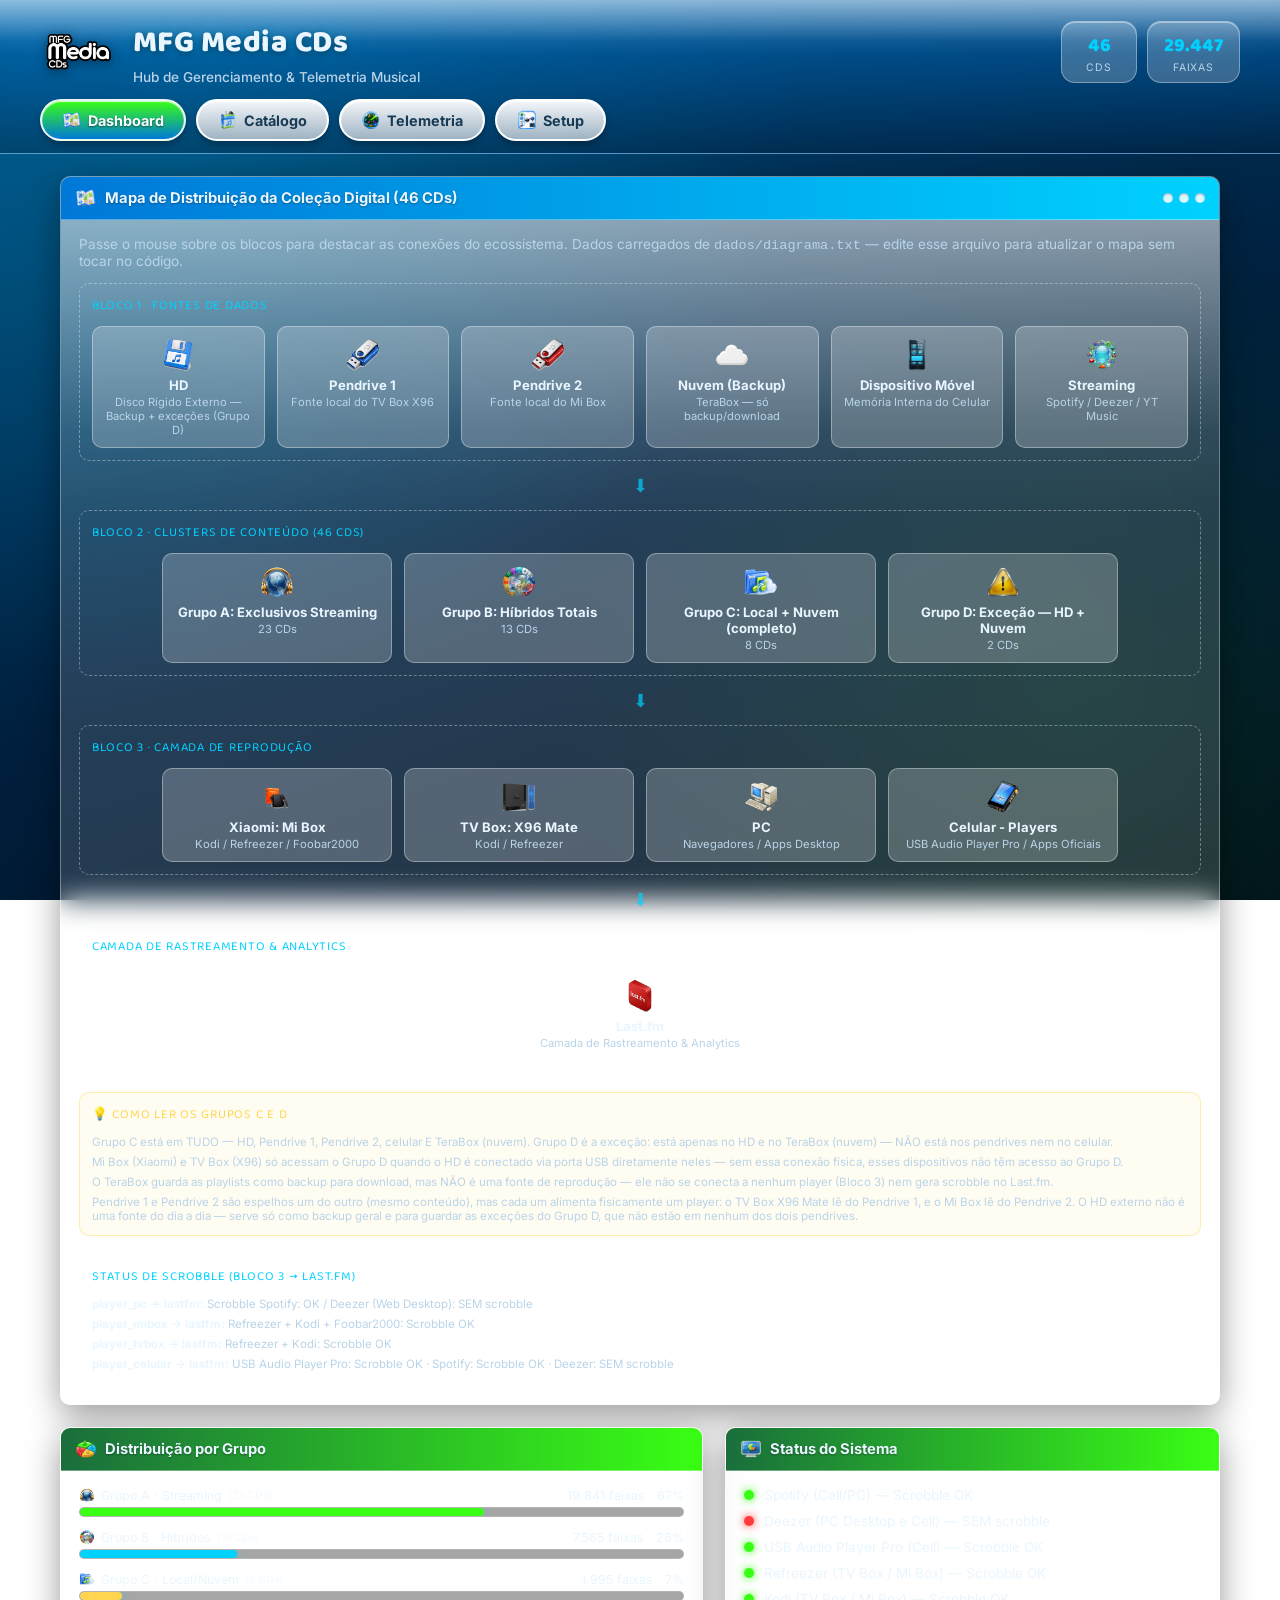
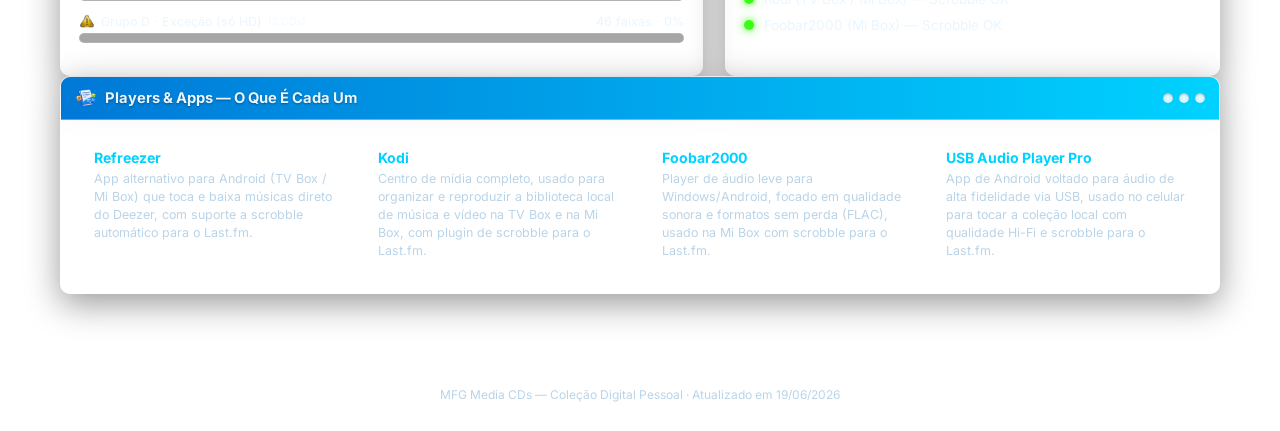
==== commit fb45f90e: "Atualiza especificacoes completas do Panasonic SA-PM03 e SC-AK600, Corrige icones, legendas, bug de " ====
--- a/index.html
+++ b/index.html
@@ -155,7 +155,7 @@
 
     <div class="window-box">
       <div class="window-header">
-        <span class="window-title">🗺️ Topologia de Áudio — Esquema de Ligação</span>
+        <span class="window-title"><img src="assets/icones/header_topologia.png" class="header-icon" alt=""> Topologia de Áudio — Esquema de Ligação</span>
         <span class="window-dots"><i></i><i></i><i></i></span>
       </div>
       <div class="window-body">
@@ -166,7 +166,7 @@
 
     <div class="window-box">
       <div class="window-header">
-        <span class="window-title">🔌 Aparelhos</span>
+        <span class="window-title"><img src="assets/icones/header_aparelhos.png" class="header-icon" alt=""> Aparelhos</span>
         <span class="window-dots"><i></i><i></i><i></i></span>
       </div>
       <div class="window-body">
@@ -177,7 +177,7 @@
 
     <div class="window-box">
       <div class="window-header">
-        <span class="window-title">⚙️ Configuração dos Players</span>
+        <span class="window-title"><img src="assets/icones/header_config_players.png" class="header-icon" alt=""> Configuração dos Players</span>
         <span class="window-dots"><i></i><i></i><i></i></span>
       </div>
       <div class="window-body">
--- a/style.css
+++ b/style.css
@@ -520,6 +520,12 @@
   font-family: var(--font-mono);
   contain-intrinsic-size: auto 400px;
 }
+
+#device-modal-body {
+  flex: 1; min-height: 0;
+  overflow-y: auto;
+  padding-right: 4px;
+}
 .track-line {
   display: flex; gap: 8px; align-items: baseline;
   padding: 5px 10px;
